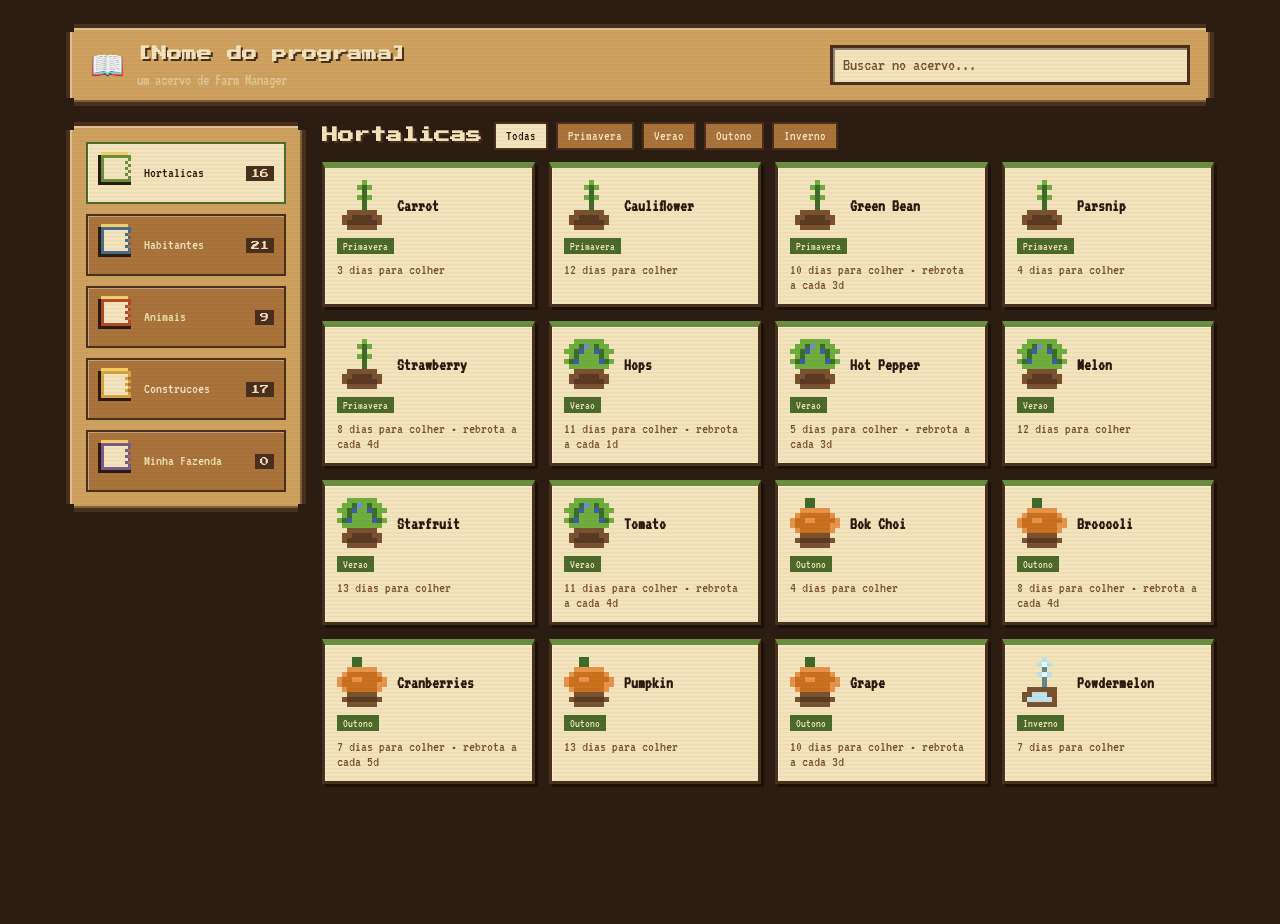
==== gui/index.html @ e1681e52 "feat(gui): adds graphic interface to the project" ====
<!DOCTYPE html>
<html lang="pt-BR">
<head>
<meta charset="UTF-8">
<meta name="viewport" content="width=device-width, initial-scale=1.0">
<title>[Nome do programa]</title>
<link rel="preconnect" href="https://fonts.googleapis.com">
<link href="https://fonts.googleapis.com/css2?family=Press+Start+2P&family=VT323&display=swap" rel="stylesheet">
<link rel="stylesheet" href="css/style.css">
</head>
<body>

  <div class="scanlines" aria-hidden="true"></div>

  <div class="game-frame">

    <!-- ===== Top bar ===== -->
    <header class="top-bar pixel-frame">
      <div class="title-block">
        <span class="title-icon" aria-hidden="true">📖</span>
        <div class="title-text">
          <h1>[Nome do programa]</h1>
          <p>um acervo de Farm Manager</p>
        </div>
      </div>

      <div class="search-block">
        <input id="searchInput" type="text" placeholder="Buscar no acervo..." autocomplete="off">
      </div>
    </header>

    <div class="library">

      <!-- ===== Sidebar: bookshelf ===== -->
      <aside class="bookshelf pixel-frame">
        <nav aria-label="Secoes do acervo">
          <ul id="bookList" class="book-list"></ul>
        </nav>
      </aside>

      <!-- ===== Main reading room ===== -->
      <main class="reading-room">
        <div class="section-header">
          <h2 id="sectionTitle">Hortalicas</h2>
          <div id="filterChips" class="filter-chips"></div>
        </div>

        <div id="cardGrid" class="card-grid" role="list"></div>

        <p id="emptyState" class="empty-state" hidden>Nenhum item encontrado neste acervo com esses termos.</p>
      </main>
    </div>
  </div>

  <!-- ===== Modal: "quest log" style detail dialog ===== -->
  <div class="modal-overlay" id="modalOverlay" hidden>
    <div class="modal pixel-frame" id="modalContent" role="dialog" aria-modal="true">
      <button class="modal-close pixel-button small" id="modalClose" aria-label="Fechar">✕</button>
      <div id="modalBody"></div>
    </div>
  </div>

  <script src="js/sprites.js"></script>
  <script src="js/data.js"></script>
  <script src="js/app.js"></script>
</body>
</html>
---- gui/css/style.css ----
/*
 * style.css — Pixel-art theme for the Farm Manager GUI
 * Stardew Valley mood, built from scratch with CSS only
 * (pixel-notch frames, stepped shadows, retro fonts).
 */

:root {
  --bg: #2b1d12;
  --panel: #cfa15f;
  --panel-dark: #a9743b;
  --panel-darker: #7a5230;
  --wood-shadow: #4a2f1c;
  --ink: #2a1a10;
  --paper: #f4e4bc;
  --paper-dark: #e0c896;
  --accent-crop: #6b8f3f;
  --accent-villager: #4a6b8a;
  --accent-animal: #b5482a;
  --accent-building: #d9a441;
  --accent-farm: #7a5a8f;
  --accent-crop-dark: #4c6a2a;
  --accent-villager-dark: #33506b;
  --accent-animal-dark: #8a341c;
  --accent-building-dark: #ab7c2a;
  --accent-farm-dark: #5a3f6b;
  --sky: #f0c987;
  --highlight: rgba(255, 255, 255, 0.35);
  --shadow: rgba(0, 0, 0, 0.4);
}

* { box-sizing: border-box; }

html, body {
  margin: 0;
  min-height: 100vh;
  background: var(--bg);
  color: var(--ink);
  font-family: 'VT323', monospace;
  font-size: 20px;
  transition: background 0.4s ease, color 0.4s ease;
}

img, canvas { image-rendering: pixelated; image-rendering: crisp-edges; }

h1, h2, h3 { font-family: 'Press Start 2P', monospace; line-height: 1.6; margin: 0; }

button, input { font-family: 'VT323', monospace; font-size: 18px; }

/* ---------- scanline overlay (subtle CRT flavor) ---------- */
.scanlines {
  position: fixed; inset: 0; pointer-events: none; z-index: 50;
  background: repeating-linear-gradient(
    to bottom, rgba(0,0,0,0.06) 0px, rgba(0,0,0,0.06) 1px,
    transparent 2px, transparent 4px
  );
  mix-blend-mode: multiply;
  opacity: 0.5;
}

/* ---------- pixel notch frame (RPG dialog box look) ---------- */
.pixel-frame {
  position: relative;
  background: var(--panel);
  border: 4px solid var(--wood-shadow);
  clip-path: polygon(
    0 8px, 8px 8px, 8px 0,
    calc(100% - 8px) 0, calc(100% - 8px) 8px, 100% 8px,
    100% calc(100% - 8px), calc(100% - 8px) calc(100% - 8px), calc(100% - 8px) 100%,
    8px 100%, 8px calc(100% - 8px), 0 calc(100% - 8px)
  );
  box-shadow:
    inset 2px 2px 0 var(--highlight),
    inset -2px -2px 0 var(--shadow),
    4px 4px 0 var(--shadow);
}

/* ---------- layout shell ---------- */
.game-frame {
  max-width: 1180px;
  margin: 24px auto;
  padding: 0 16px 40px;
  display: flex;
  flex-direction: column;
  gap: 16px;
}

/* ---------- top bar ---------- */
.top-bar {
  display: flex;
  align-items: center;
  justify-content: space-between;
  gap: 16px;
  padding: 14px 20px;
  flex-wrap: wrap;
}
.title-block { display: flex; align-items: center; gap: 12px; }
.title-icon { font-size: 28px; }
.title-text h1 { font-size: 15px; color: var(--paper); text-shadow: 2px 2px 0 var(--wood-shadow); }
.title-text p { margin: 6px 0 0; font-size: 16px; color: var(--paper-dark); }

.search-block { flex: 1 1 260px; max-width: 360px; }
#searchInput {
  width: 100%;
  padding: 8px 10px;
  background: var(--paper);
  color: var(--ink);
  border: 3px solid var(--wood-shadow);
  outline: none;
  box-shadow: inset 2px 2px 0 var(--shadow);
}
#searchInput::placeholder { color: var(--panel-darker); }

.pixel-button {
  font-family: 'Press Start 2P', monospace;
  font-size: 11px;
  background: var(--paper);
  color: var(--ink);
  border: 3px solid var(--wood-shadow);
  padding: 10px 14px;
  cursor: pointer;
  box-shadow: inset 1px 1px 0 var(--highlight), inset -2px -2px 0 var(--shadow);
}
.pixel-button:hover { filter: brightness(1.08); }
.pixel-button:active { transform: translate(2px, 2px); box-shadow: none; }
.pixel-button.small { padding: 8px 10px; font-size: 14px; }

/* ---------- library layout ---------- */
.library {
  display: grid;
  grid-template-columns: 240px 1fr;
  gap: 16px;
  align-items: start;
}

/* ---------- bookshelf sidebar ---------- */
.bookshelf { padding: 16px; display: flex; flex-direction: column; gap: 18px; }

.book-list { list-style: none; margin: 0; padding: 0; display: flex; flex-direction: column; gap: 10px; }

.book-item {
  display: flex; align-items: center; gap: 10px;
  padding: 8px 10px;
  cursor: pointer;
  background: var(--panel-dark);
  border: 2px solid var(--wood-shadow);
  color: var(--paper);
  box-shadow: inset 1px 1px 0 var(--highlight);
  transition: transform 0.08s ease;
}
.book-item:hover { transform: translateX(3px); }
.book-item.active {
  background: var(--paper);
  color: var(--ink);
  border-color: var(--accent-crop-dark);
}
.book-item .book-label { flex: 1; font-size: 15px; line-height: 1.3; }
.book-item .book-count {
  font-family: 'Press Start 2P', monospace;
  font-size: 9px;
  background: var(--wood-shadow);
  color: var(--paper);
  padding: 3px 5px;
}

/* ---------- reading room ---------- */
.reading-room { min-width: 0; }
.section-header { display: flex; flex-wrap: wrap; align-items: center; gap: 12px; margin-bottom: 12px; }
.section-header h2 { font-size: 16px; color: var(--paper); text-shadow: 2px 2px 0 var(--wood-shadow); }

.filter-chips { display: flex; flex-wrap: wrap; gap: 8px; }
.chip {
  font-size: 14px;
  padding: 5px 10px;
  background: var(--panel-dark);
  color: var(--paper);
  border: 2px solid var(--wood-shadow);
  cursor: pointer;
}
.chip.active { background: var(--paper); color: var(--ink); }

.card-grid {
  display: grid;
  grid-template-columns: repeat(auto-fill, minmax(210px, 1fr));
  gap: 14px;
}
.card-grid[hidden] { display: none; }

.card {
  background: var(--paper);
  border: 3px solid var(--wood-shadow);
  padding: 12px;
  cursor: pointer;
  display: flex;
  flex-direction: column;
  gap: 8px;
  box-shadow: inset 1px 1px 0 var(--highlight), 3px 3px 0 var(--shadow);
  transition: transform 0.08s ease;
}
.card:hover { transform: translate(-2px, -2px); box-shadow: inset 1px 1px 0 var(--highlight), 5px 5px 0 var(--shadow); }
.card:active { transform: translate(1px, 1px); box-shadow: inset 1px 1px 0 var(--highlight), 2px 2px 0 var(--shadow); }

.card-top { display: flex; align-items: center; gap: 10px; }
.card-top .pixel-sprite { flex-shrink: 0; }
.card-name { font-size: 17px; font-weight: bold; color: var(--ink); }
.card-tag {
  align-self: flex-start;
  font-size: 12px;
  padding: 2px 6px;
  color: var(--paper);
}
.card-meta { font-size: 15px; color: var(--panel-darker); }
.card-hearts { display: flex; gap: 2px; }

/* category accent bars */
.card.tag-crop { border-top: 6px solid var(--accent-crop); }
.card.tag-villager { border-top: 6px solid var(--accent-villager); }
.card.tag-animal { border-top: 6px solid var(--accent-animal); }
.card.tag-building { border-top: 6px solid var(--accent-building); }
.tag-crop .card-tag { background: var(--accent-crop-dark); }
.tag-villager .card-tag { background: var(--accent-villager-dark); }
.tag-animal .card-tag { background: var(--accent-animal-dark); }
.tag-building .card-tag { background: var(--accent-building-dark); }

.empty-state { color: var(--paper); font-size: 18px; text-align: center; margin-top: 40px; }

/* ---------- my-farm dashboard ---------- */
.farm-summary { display: flex; flex-direction: column; gap: 18px; }
.farm-banner {
  display: flex; align-items: center; gap: 14px;
  background: var(--paper); border: 3px solid var(--wood-shadow); padding: 14px;
}
.farm-banner h3 { font-size: 14px; color: var(--ink); }
.farm-banner p { margin: 6px 0 0; font-size: 15px; color: var(--panel-darker); }

.farm-columns { display: grid; grid-template-columns: repeat(auto-fit, minmax(240px, 1fr)); gap: 14px; }
.farm-block { background: var(--paper); border: 3px solid var(--wood-shadow); padding: 12px; }
.farm-block h4 { font-family: 'Press Start 2P', monospace; font-size: 11px; margin: 0 0 10px; color: var(--ink); }
.farm-row { display: flex; align-items: center; gap: 8px; padding: 6px 0; border-bottom: 1px dashed var(--paper-dark); font-size: 15px; }
.farm-row:last-child { border-bottom: none; }
.farm-row .grow { flex: 1; }
.farm-empty { margin: 0; font-size: 14px; color: var(--panel-darker); font-style: italic; }

/* ---------- modal ---------- */
.modal-overlay {
  position: fixed; inset: 0; background: rgba(0,0,0,0.6);
  display: flex; align-items: center; justify-content: center;
  z-index: 100; padding: 16px;
}
.modal-overlay[hidden] { display: none; }
.modal {
  background: var(--paper);
  max-width: 480px; width: 100%;
  max-height: 86vh; overflow-y: auto;
  padding: 24px 20px 20px;
}
.modal-close { position: absolute; top: 8px; right: 8px; }
.modal h3 { font-size: 15px; color: var(--ink); margin-bottom: 10px; }
.modal-icon-row { display: flex; align-items: center; gap: 12px; margin-bottom: 12px; }
.modal-section { margin-top: 12px; }
.modal-section h5 { font-family: 'Press Start 2P', monospace; font-size: 10px; margin: 0 0 6px; color: var(--panel-darker); }
.modal-list { margin: 0; padding-left: 18px; font-size: 16px; }
.modal-list li { margin-bottom: 3px; }

/* ---------- responsive ---------- */
@media (max-width: 760px) {
  .library { grid-template-columns: 1fr; }
  .bookshelf { order: 2; }
  .reading-room { order: 1; }
  .book-list { flex-direction: row; flex-wrap: wrap; }
}
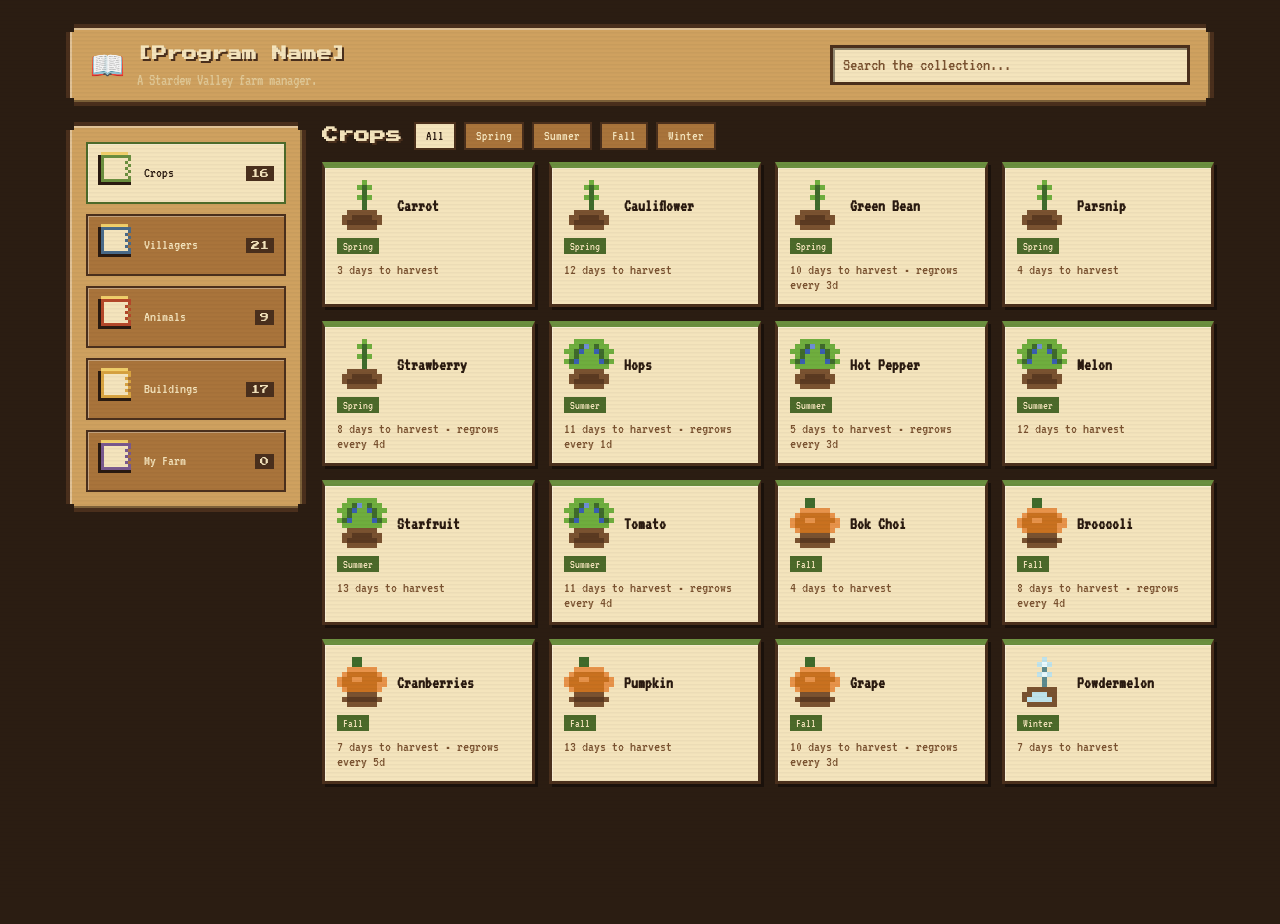
==== commit dfbd100b: "fix(gui): makes the interface english leaning" ====
--- a/gui/index.html
+++ b/gui/index.html
@@ -1,9 +1,9 @@
 <!DOCTYPE html>
-<html lang="pt-BR">
+<html lang="en">
 <head>
 <meta charset="UTF-8">
 <meta name="viewport" content="width=device-width, initial-scale=1.0">
-<title>[Nome do programa]</title>
+<title>[Program Name]</title>
 <link rel="preconnect" href="https://fonts.googleapis.com">
 <link href="https://fonts.googleapis.com/css2?family=Press+Start+2P&family=VT323&display=swap" rel="stylesheet">
 <link rel="stylesheet" href="css/style.css">
@@ -19,13 +19,13 @@
       <div class="title-block">
         <span class="title-icon" aria-hidden="true">📖</span>
         <div class="title-text">
-          <h1>[Nome do programa]</h1>
-          <p>um acervo de Farm Manager</p>
+          <h1>[Program Name]</h1>
+          <p>A Stardew Valley farm manager.</p>
         </div>
       </div>
 
       <div class="search-block">
-        <input id="searchInput" type="text" placeholder="Buscar no acervo..." autocomplete="off">
+        <input id="searchInput" type="text" placeholder="Search the collection..." autocomplete="off">
       </div>
     </header>
 
@@ -33,7 +33,7 @@
 
       <!-- ===== Sidebar: bookshelf ===== -->
       <aside class="bookshelf pixel-frame">
-        <nav aria-label="Secoes do acervo">
+        <nav aria-label="Collection sections">
           <ul id="bookList" class="book-list"></ul>
         </nav>
       </aside>
@@ -41,13 +41,13 @@
       <!-- ===== Main reading room ===== -->
       <main class="reading-room">
         <div class="section-header">
-          <h2 id="sectionTitle">Hortalicas</h2>
+          <h2 id="sectionTitle">Crops</h2>
           <div id="filterChips" class="filter-chips"></div>
         </div>
 
         <div id="cardGrid" class="card-grid" role="list"></div>
 
-        <p id="emptyState" class="empty-state" hidden>Nenhum item encontrado neste acervo com esses termos.</p>
+        <p id="emptyState" class="empty-state" hidden>No items match your search.</p>
       </main>
     </div>
   </div>
@@ -55,7 +55,7 @@
   <!-- ===== Modal: "quest log" style detail dialog ===== -->
   <div class="modal-overlay" id="modalOverlay" hidden>
     <div class="modal pixel-frame" id="modalContent" role="dialog" aria-modal="true">
-      <button class="modal-close pixel-button small" id="modalClose" aria-label="Fechar">✕</button>
+      <button class="modal-close pixel-button small" id="modalClose" aria-label="Close">✕</button>
       <div id="modalBody"></div>
     </div>
   </div>
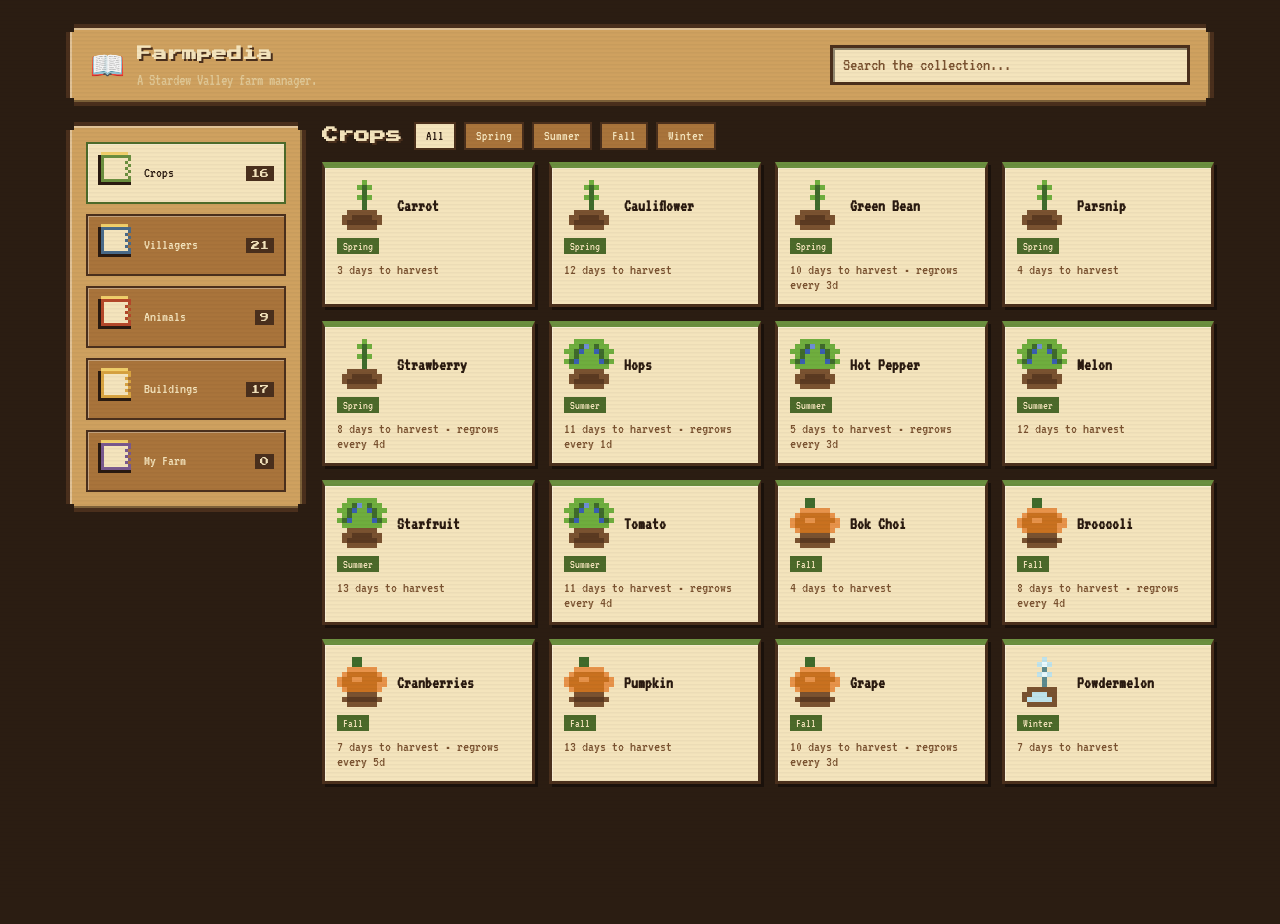
==== commit b8608340: "fix(gui): adds new program name to the interface" ====
--- a/gui/index.html
+++ b/gui/index.html
@@ -3,7 +3,7 @@
 <head>
 <meta charset="UTF-8">
 <meta name="viewport" content="width=device-width, initial-scale=1.0">
-<title>[Program Name]</title>
+<title>Farmpedia</title>
 <link rel="preconnect" href="https://fonts.googleapis.com">
 <link href="https://fonts.googleapis.com/css2?family=Press+Start+2P&family=VT323&display=swap" rel="stylesheet">
 <link rel="stylesheet" href="css/style.css">
@@ -19,7 +19,7 @@
       <div class="title-block">
         <span class="title-icon" aria-hidden="true">📖</span>
         <div class="title-text">
-          <h1>[Program Name]</h1>
+          <h1>Farmpedia</h1>
           <p>A Stardew Valley farm manager.</p>
         </div>
       </div>
